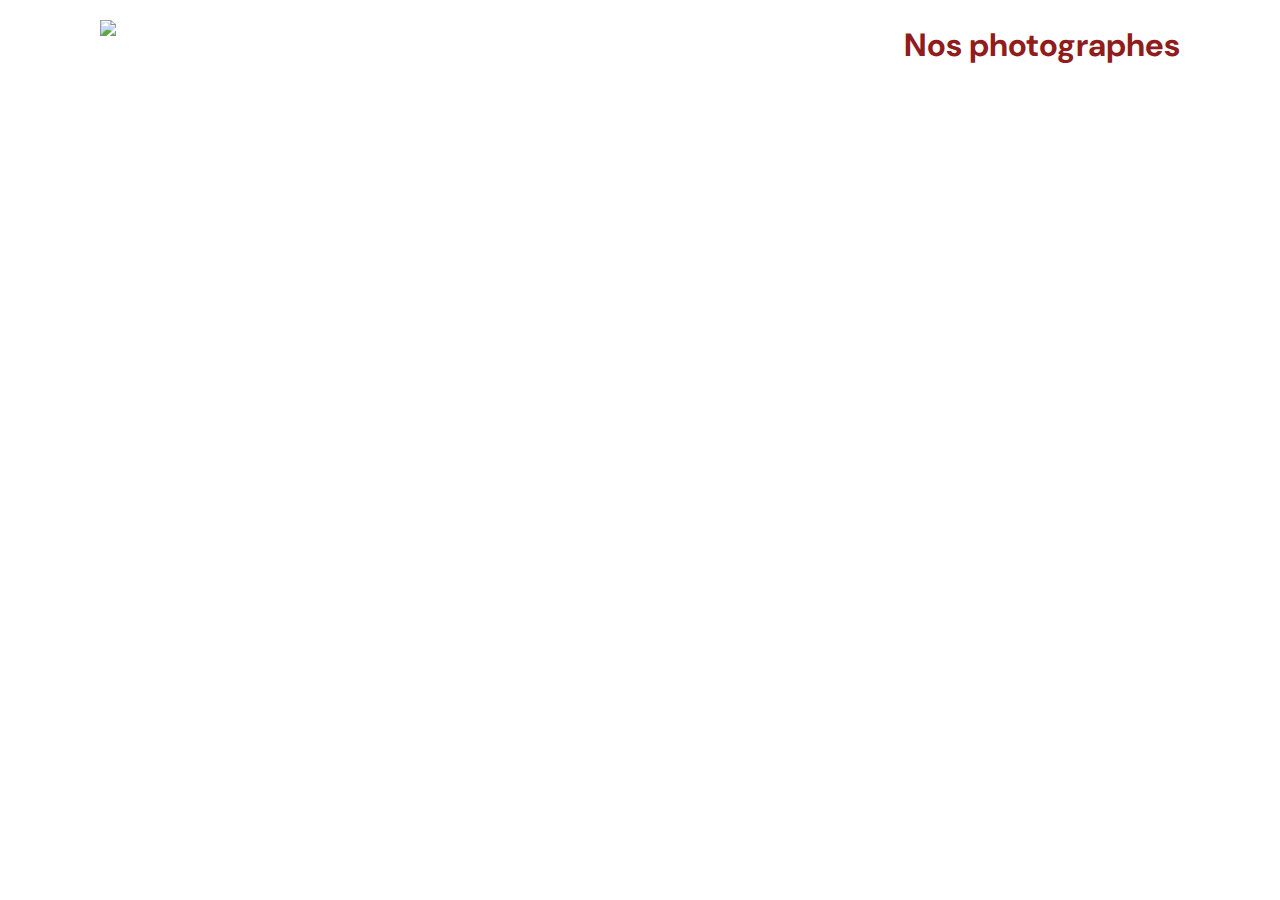
==== index.html @ b389306c "Index js OK" ====
<!DOCTYPE html>
<html>
  <head>
    <link href="css/style.css" rel="stylesheet" type="text/css" />
    <meta charset="utf-8">
    <link rel="icon" type="image/png" href="assets/favicon.png">
    <link href="https://fonts.googleapis.com/css?family=DM+Sans&display=swap" rel="stylesheet">
    <title>Fisheye</title>
  </head>
  <body>
    <header>
        <img src="assets/images/logo.png" class="logo" />
        <h1>Nos photographes</h1>
    </header>
    <main id="main">
        <div class="photographer_section"></div>
    </main>
    <script src="src/index.js" type="module"></script>
    <script src="scripts/pages/index.js"></script>
    <script src="scripts/pages/photographer.js"></script>
  </body>
</html>
---- css/style.css ----
@import url("photographer.css");

body {
    font-family: "DM Sans", sans-serif;
    margin: 0;
}


header {
    display: flex;
    flex-direction: row;
    justify-content: space-between;
    align-items: center;
    height: 90px;
}

h1 {
    color: #901C1C;
    margin-right: 100px;
}

.logo {
    height: 50px;
    margin-left: 100px;
}

.photographer_section {
    display: grid;
    grid-template-columns: 1fr 1fr 1fr;
    gap: 70px;
    margin-top: 100px;
}

.photographer_section article {
    justify-self: center;
    display: flex;
    justify-content: center;
    align-items: center;
    flex-direction: column;
}

.photographer_section article h2 {
    color: #D3573C;
    font-size: 36px;
}

.photographer_section article img {
    height: 200px;
    width: 200px;
    object-fit: cover;
    border-radius: 100px;
}

.photographer_section article .photographer_info {
display: flex;
flex-direction: column;
align-items: center;
}
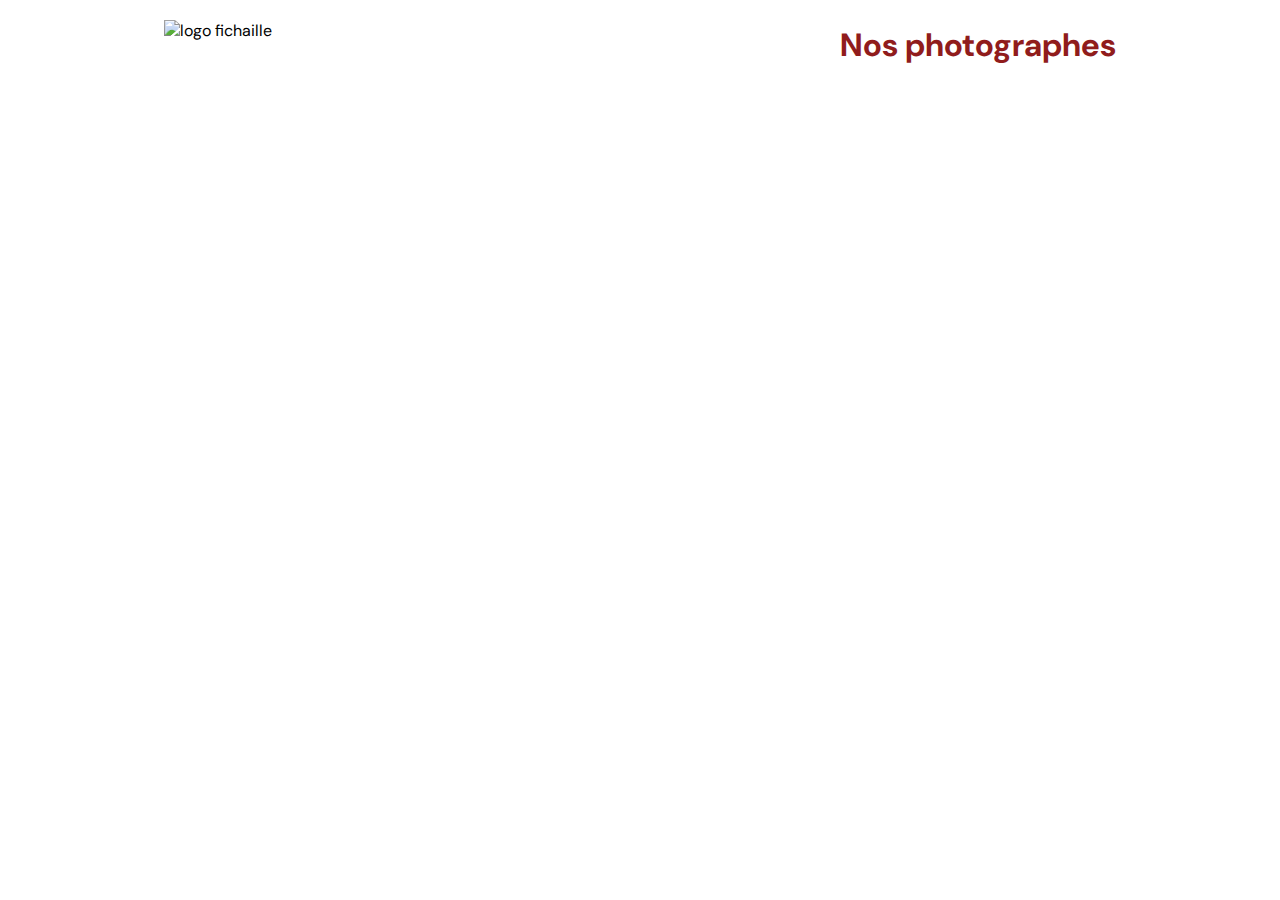
==== commit 899be386: "Update Aria and CSS" ====
--- a/index.html
+++ b/index.html
@@ -9,14 +9,14 @@
   </head>
   <body>
     <header>
-        <img src="assets/images/logo.png" class="logo" />
+        <img src="assets/images/logo.png" class="logo" alt="logo fichaille"/>
         <h1>Nos photographes</h1>
     </header>
     <main id="main">
-        <div class="photographer_section"></div>
+        <section class="photographer_section" aria-label="Navigation liste de photographes"></section>
     </main>
     <script src="src/index.js" type="module"></script>
     <script src="scripts/pages/index.js"></script>
     <script src="scripts/pages/photographer.js"></script>
   </body>
-</html>+</html> --- a/css/style.css
+++ b/css/style.css
@@ -27,8 +27,8 @@
 .photographer_section {
     display: grid;
     grid-template-columns: 1fr 1fr 1fr;
-    gap: 70px;
-    margin-top: 100px;
+    gap: 50px;
+    margin-top: 50px;
 }
 
 .photographer_section article {
@@ -42,6 +42,8 @@
 .photographer_section article h2 {
     color: #D3573C;
     font-size: 36px;
+    
+    margin: 20px 0 0 0;
 }
 
 .photographer_section article img {
@@ -55,4 +57,19 @@
 display: flex;
 flex-direction: column;
 align-items: center;
-}+height: 100px;
+}
+
+.photographer_info p, .photographer_info h3 {
+ height: 30px;
+ margin: 0;
+}
+
+.photographer_info h3 {
+    color: #D3573C;
+    font-size: 16px;
+}
+.photographer_info p {
+    color: #000000;
+    font-size: 13px;
+}
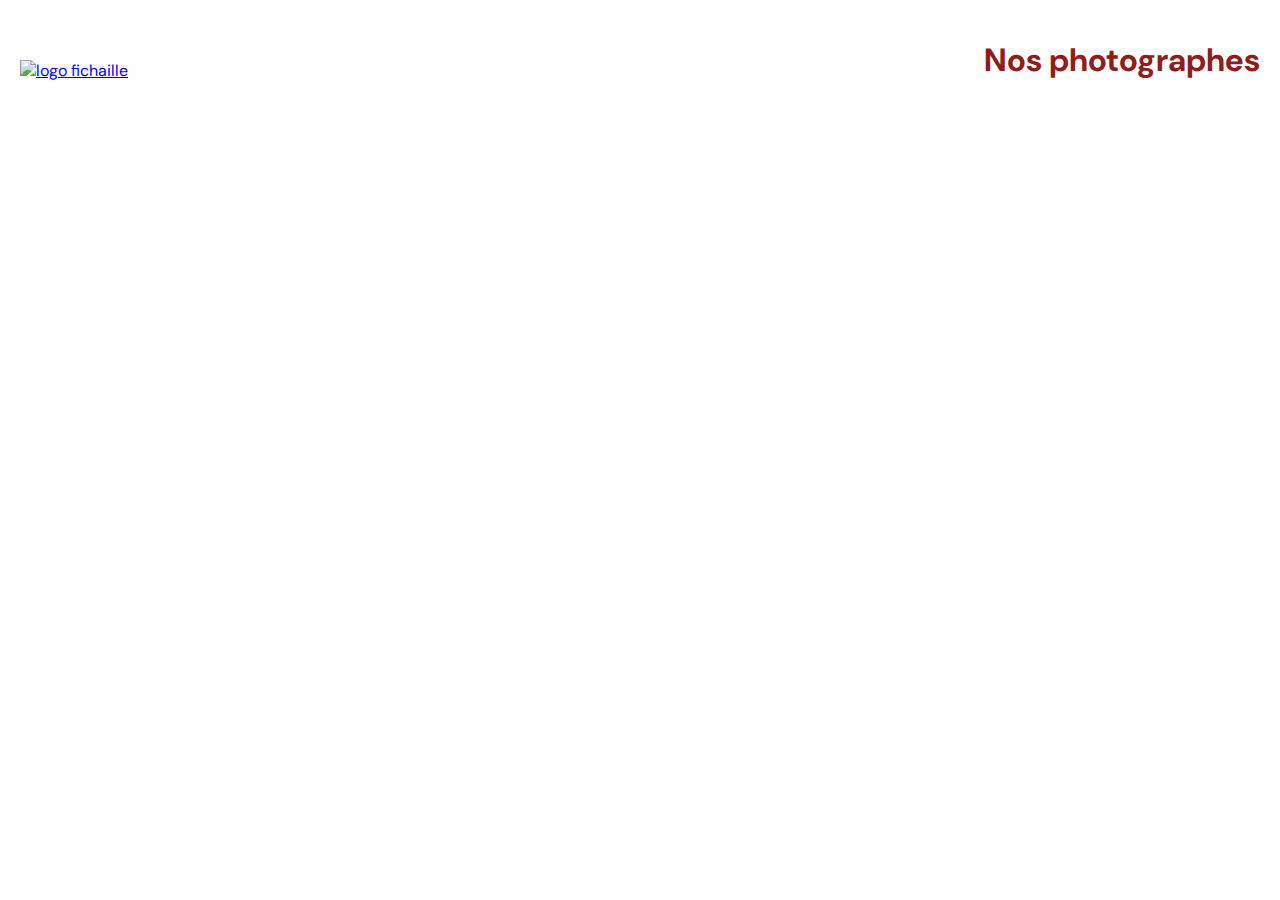
==== commit 5bbef81f: "Contact view + some css OK" ====
--- a/index.html
+++ b/index.html
@@ -9,7 +9,7 @@
   </head>
   <body>
     <header>
-        <img src="assets/images/logo.png" class="logo" alt="logo fichaille"/>
+        <a href="index.html"><img src="assets/images/logo.png" class="logo" alt="logo fichaille"/></a>
         <h1>Nos photographes</h1>
     </header>
     <main id="main">
--- a/css/style.css
+++ b/css/style.css
@@ -11,17 +11,20 @@
     flex-direction: row;
     justify-content: space-between;
     align-items: center;
-    height: 90px;
+    height: 120px;
 }
 
 h1 {
     color: #901C1C;
-    margin-right: 100px;
+   
 }
 
 .logo {
     height: 50px;
-    margin-left: 100px;
+    margin-top: 20px;
+    
+    
+
 }
 
 .photographer_section {
@@ -29,6 +32,7 @@
     grid-template-columns: 1fr 1fr 1fr;
     gap: 50px;
     margin-top: 50px;
+    width: 1240px;
 }
 
 .photographer_section article {
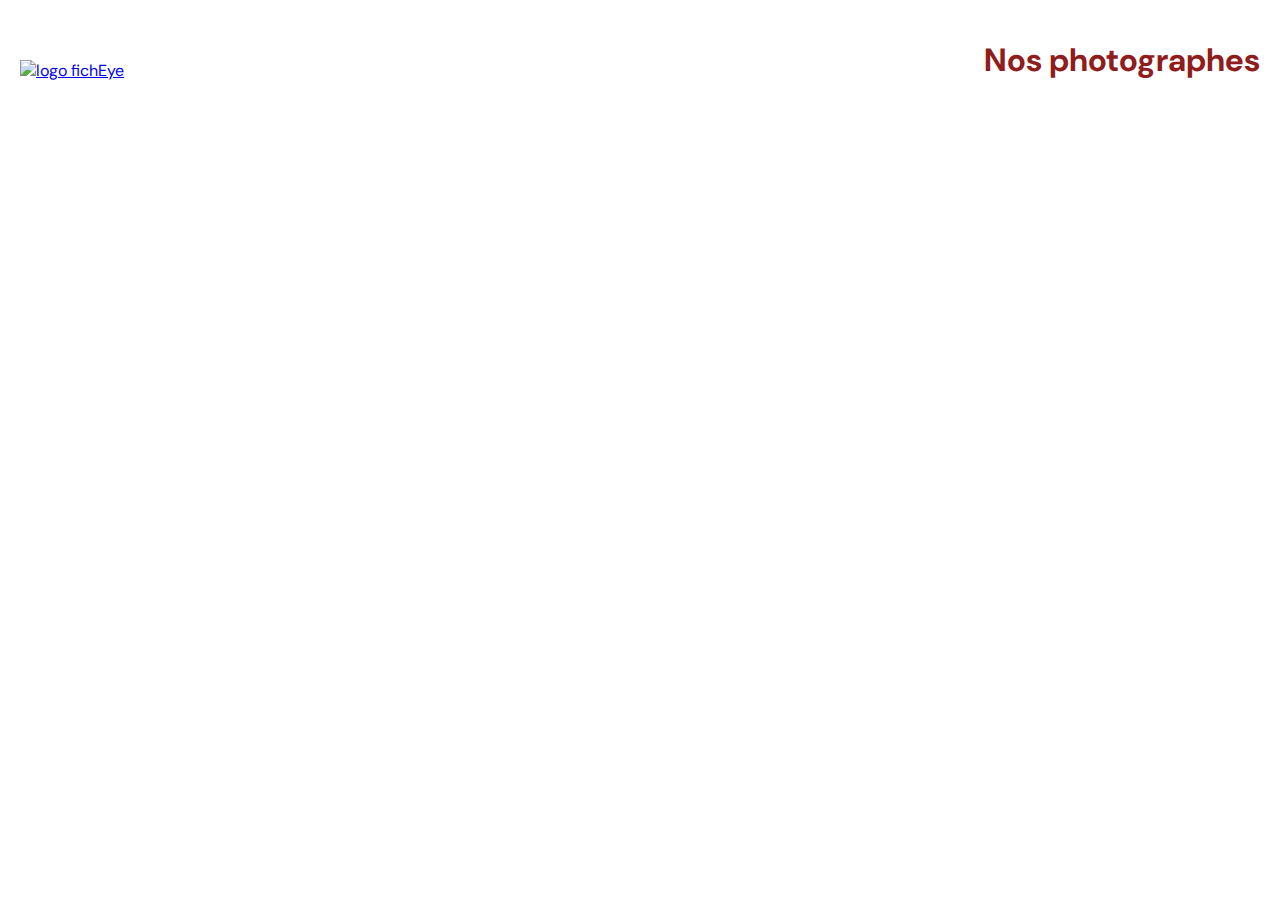
==== commit 709fd1bc: "Clean Code + Some Css" ====
--- a/index.html
+++ b/index.html
@@ -1,5 +1,5 @@
 <!DOCTYPE html>
-<html>
+<html lang="fr">
   <head>
     <link href="css/style.css" rel="stylesheet" type="text/css" />
     <meta charset="utf-8">
@@ -9,7 +9,7 @@
   </head>
   <body>
     <header>
-        <a href="index.html"><img src="assets/images/logo.png" class="logo" alt="logo fichaille"/></a>
+        <a href="index.html"><img src="assets/images/logo.png" class="logo" alt="logo fichEye"/></a>
         <h1>Nos photographes</h1>
     </header>
     <main id="main">
--- a/css/style.css
+++ b/css/style.css
@@ -16,14 +16,14 @@
 
 h1 {
     color: #901C1C;
-   
+
 }
 
 .logo {
     height: 50px;
     margin-top: 20px;
-    
-    
+
+
 
 }
 
@@ -46,7 +46,7 @@
 .photographer_section article h2 {
     color: #D3573C;
     font-size: 36px;
-    
+
     margin: 20px 0 0 0;
 }
 
@@ -58,22 +58,28 @@
 }
 
 .photographer_section article .photographer_info {
-display: flex;
-flex-direction: column;
-align-items: center;
-height: 100px;
+    display: flex;
+    flex-direction: column;
+    align-items: center;
+    height: 100px;
 }
 
 .photographer_info p, .photographer_info h3 {
- height: 30px;
- margin: 0;
+    height: 30px;
+    margin: 0;
 }
 
 .photographer_info h3 {
-    color: #D3573C;
+    color: #882e19;
     font-size: 16px;
 }
+
 .photographer_info p {
     color: #000000;
     font-size: 13px;
 }
+
+.contact_modal {
+
+    box-shadow: none;
+}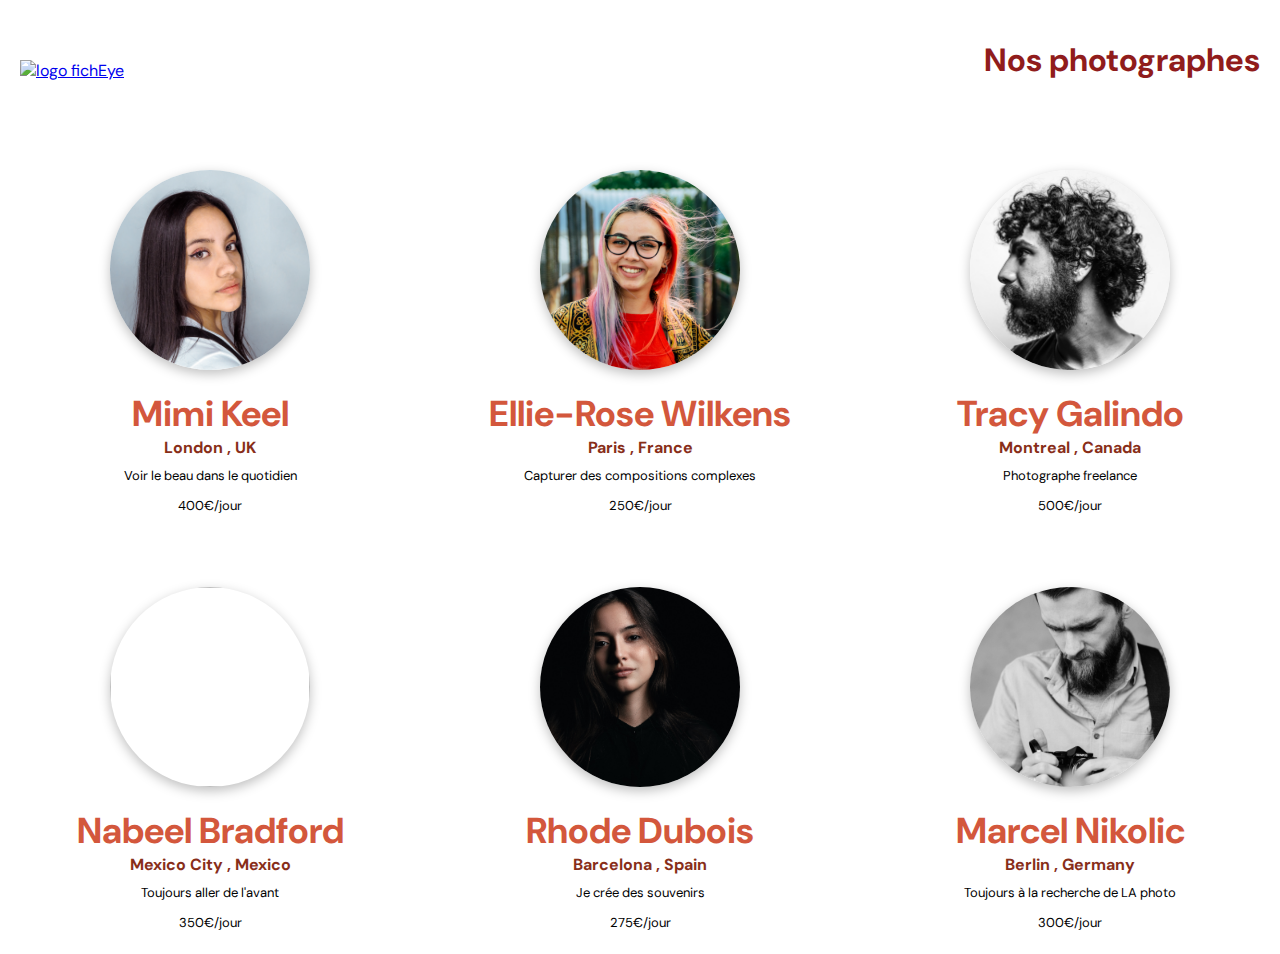
==== commit 930debd6: "Fix tabindex OK" ====
--- a/index.html
+++ b/index.html
@@ -16,7 +16,7 @@
         <section class="photographer_section" aria-label="Navigation liste de photographes"></section>
     </main>
     <script src="src/index.js" type="module"></script>
-    <script src="scripts/pages/index.js"></script>
-    <script src="scripts/pages/photographer.js"></script>
+    <!-- <script src="scripts/pages/index.js"></script>
+    <script src="scripts/pages/photographer.js"></script> -->
   </body>
 </html> --- a/css/style.css
+++ b/css/style.css
@@ -3,6 +3,7 @@
 body {
     font-family: "DM Sans", sans-serif;
     margin: 0;
+    box-sizing: border-box;
 }
 
 
@@ -55,6 +56,7 @@
     width: 200px;
     object-fit: cover;
     border-radius: 100px;
+    box-shadow: 0px 4px 12px rgba(0, 0, 0, 0.25);
 }
 
 .photographer_section article .photographer_info {
